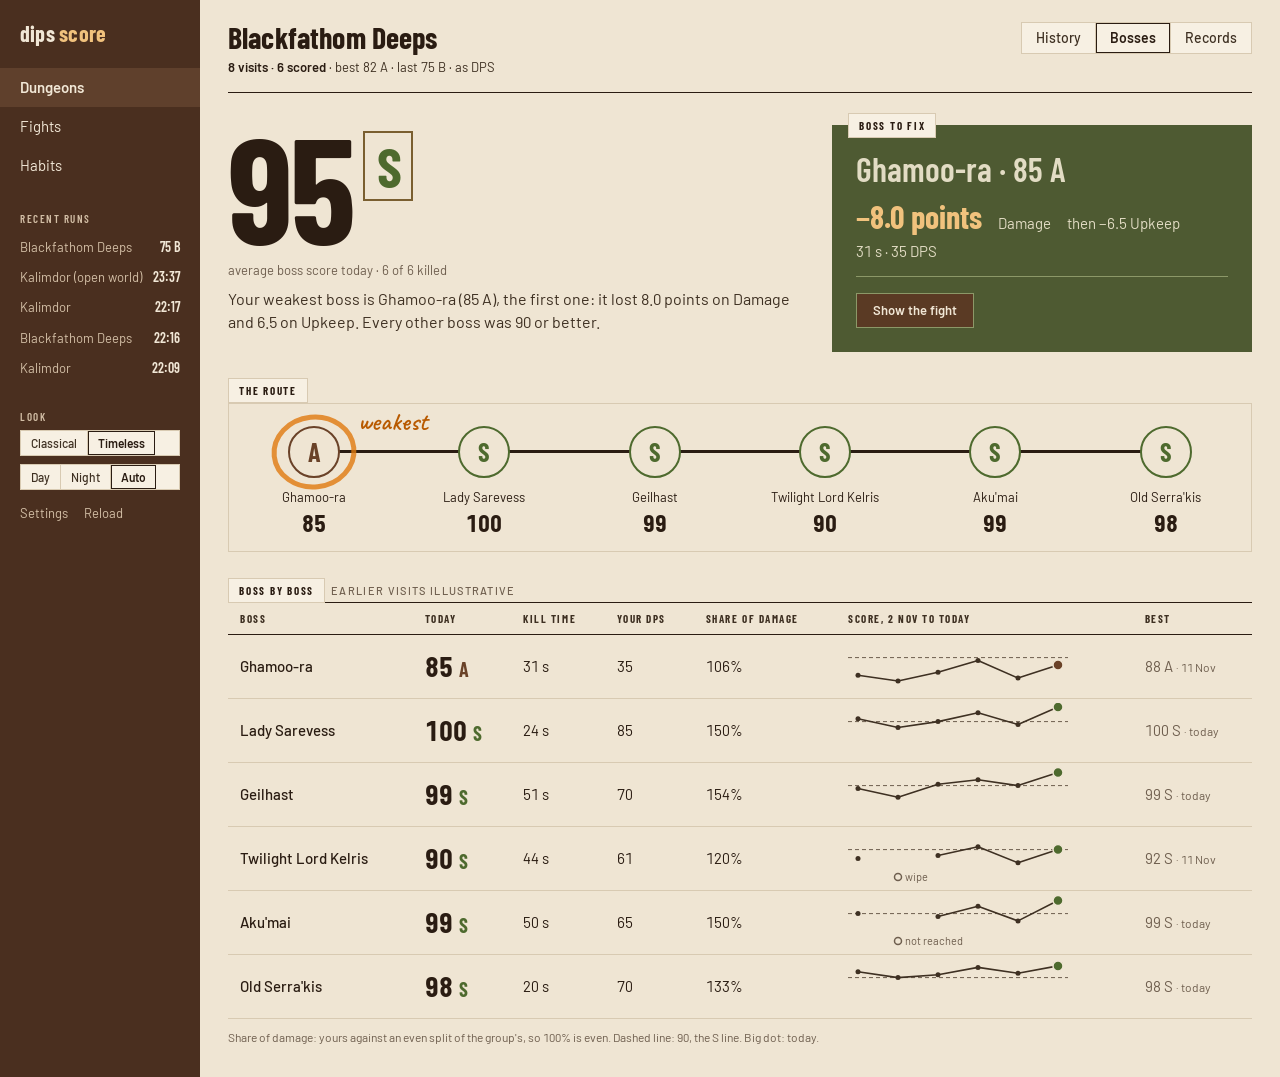
==== docs/design/mockups/bosses.html @ 61fd7ea0 "Mock-ups: Group with player cards and maps on real standings; Bosses and Records tabs Co-Authored-By" ====
<!doctype html>
<html lang="en">
<head>
<meta charset="utf-8"><meta name="viewport" content="width=device-width, initial-scale=1">
<title>Blackfathom Deeps bosses - dips score</title>
<link href="https://fonts.googleapis.com/css2?family=Barlow:wght@400;500;600&family=Barlow+Condensed:wght@500;600;700&family=Caveat:wght@600&display=swap" rel="stylesheet">
<link rel="stylesheet" href="assets/theme.css">
<script src="assets/theme.js"></script>
<style>
.hero{display:grid;grid-template-columns:minmax(0,1fr) 420px;gap:28px;align-items:start}
.sc{font:700 150px/.8 "Barlow Condensed",sans-serif;letter-spacing:-.02em;display:flex;align-items:flex-start;margin-top:12px}
.sc em{font-style:normal;font-size:56px;line-height:1;margin:6px 0 0 10px;padding:5px 12px;border:2px solid var(--gold)}
.cap{margin-top:16px;font-size:13px;color:var(--mu)}
.vd{font-size:16px;line-height:1.45;margin-top:8px;color:var(--tx2);max-width:600px}
.plate{position:relative;background:var(--plate);color:var(--plate-tx);padding:26px 24px 24px;margin-top:12px}.plate>.tab{position:absolute;top:-12px;left:16px}
.plate .fix-h{font:600 34px/1.08 "Barlow Condensed",sans-serif;margin:0 0 10px}
.plate .m{display:flex;flex-wrap:wrap;column-gap:16px;align-items:baseline}
.plate .m b{font:700 32px "Barlow Condensed",sans-serif;color:var(--plate-ac)}
.plate .m span,.plate p{font-size:15px;color:var(--plate-mu)}
.plate p{margin-top:6px}
.plate .rule{border-top:1px solid var(--plate-ln);margin:14px 0 16px}
.sec{margin-top:26px}
.sec>.illus{margin-left:6px}
.box{border:1px solid var(--ln);background:var(--bg)}
.route{position:relative;list-style:none;display:grid;grid-template-columns:repeat(6,1fr);padding:22px 0 16px}
.route:before{content:"";position:absolute;left:calc(100% / 12);right:calc(100% / 12);top:46px;height:3px;background:var(--tx)}
.st{position:relative;display:flex;flex-direction:column;align-items:center;text-align:center}
.st .o{width:52px;height:52px;border-radius:50%;border:2.5px solid currentColor;background:var(--bg);display:grid;place-items:center;font:700 26px/1 "Barlow Condensed",sans-serif}
.st .n{font-size:13px;margin-top:10px;color:var(--tx)}
.st .s{font-size:24px;font-weight:700;line-height:1;margin-top:4px}
.mark{position:absolute;left:50%;top:-18px;width:180px;height:100px;margin-left:-50px;overflow:visible;pointer-events:none}
.mark text{font:600 26px Caveat,cursive;fill:var(--hl-note)}
table{width:100%;border-collapse:collapse;margin-top:-1px}
thead th{text-align:left;font:700 11px/1 "Barlow Condensed",sans-serif;letter-spacing:.14em;text-transform:uppercase;color:var(--tx2);padding:10px 12px;border-top:1px solid var(--tx);border-bottom:1px solid var(--tx)}
tbody th,td{padding:5px 12px;border-bottom:1px solid var(--ln);font-size:15px;text-align:left;vertical-align:middle}
tbody th{font-weight:500}
td.tdy{font-size:28px;font-weight:700;line-height:1} td.tdy b{font-size:20px}
td.sp{padding-top:4px;padding-bottom:2px}
td.mu{color:var(--mu)} td.mu small{font-size:12px}
.foot{margin-top:10px;font-size:12px;color:var(--mu)}
</style>
</head>
<body>
<div class="app">
  <aside class="rail">
    <div class="logo">dips <span>score</span></div>
    <nav aria-label="Sections">
      <a href="history.html" aria-current="page">Dungeons</a>
      <a href="fight.html">Fights</a>
      <a href="habits.html">Habits</a>
    </nav>
    <div class="rl">Recent runs</div>
    <a class="run" href="debrief.html"><span>Blackfathom Deeps</span><b>75 B</b></a>
    <a class="run" href="#"><span>Kalimdor (open world)</span><b>23:37</b></a>
    <a class="run" href="#"><span>Kalimdor</span><b>22:17</b></a>
    <a class="run" href="#"><span>Blackfathom Deeps</span><b>22:16</b></a>
    <a class="run" href="#"><span>Kalimdor</span><b>22:09</b></a>
    <div class="rl">Look</div>
    <div style="padding:0 20px;display:grid;gap:8px">
      <div class="seg" role="group" aria-label="Theme"><button data-set-theme="classical">Classical</button><button data-set-theme="timeless">Timeless</button></div>
      <div class="seg" role="group" aria-label="Day or night"><button data-set-mode="day">Day</button><button data-set-mode="night">Night</button><button data-set-mode="auto">Auto</button></div>
    </div>
    <div class="rlinks"><a href="#">Settings</a><a href="#">Reload</a></div>
  </aside>
  <main class="main">
    <header class="top">
      <div><h1>Blackfathom Deeps</h1><div class="meta"><b>8 visits · 6 scored</b> · best 82 A · last 75 B · as DPS</div></div>
      <nav class="tabs" aria-label="Dungeon views"><a href="history.html">History</a><a href="bosses.html" aria-current="page">Bosses</a><a href="records.html">Records</a></nav>
    </header>

    <div class="hero">
      <div>
        <div class="sc c"><span data-count="95">95</span><em class="g-S">S</em></div>
        <p class="cap">average boss score today · 6 of 6 killed</p>
        <p class="vd">Your weakest boss is Ghamoo-ra (85 A), the first one: it lost 8.0 points on Damage and 6.5 on Upkeep. Every other boss was 90 or better.</p>
      </div>
      <section class="plate" aria-labelledby="bfix">
        <h2 class="tab" id="bfix">Boss to fix</h2>
        <p class="fix-h">Ghamoo-ra · 85 A</p>
        <div class="m"><b>−8.0 points</b><span>Damage</span><span>then −6.5 Upkeep</span></div>
        <p>31 s · 35 DPS</p>
        <div class="rule"></div>
        <a class="btn" href="fight.html">Show the fight</a>
      </section>
    </div>

    <section class="sec" aria-label="The route">
      <span class="tab">The route</span>
      <div class="box"><ol class="route"><li class="st"><svg class="mark" viewBox="0 0 180 100" aria-hidden="true"><ellipse class="hl-stroke" data-draw style="--len:240;--i:0" cx="50" cy="44" rx="40" ry="35" transform="rotate(-6 50 44)" stroke-width="5" stroke-linecap="round" opacity=".8"/><text data-fade x="94" y="22">weakest</text></svg><span class="o g-A">A</span><span class="n">Ghamoo-ra</span><span class="s c">85</span></li><li class="st"><span class="o g-S">S</span><span class="n">Lady Sarevess</span><span class="s c">100</span></li><li class="st"><span class="o g-S">S</span><span class="n">Geilhast</span><span class="s c">99</span></li><li class="st"><span class="o g-S">S</span><span class="n">Twilight Lord Kelris</span><span class="s c">90</span></li><li class="st"><span class="o g-S">S</span><span class="n">Aku'mai</span><span class="s c">99</span></li><li class="st"><span class="o g-S">S</span><span class="n">Old Serra'kis</span><span class="s c">98</span></li></ol></div>
    </section>

    <section class="sec" aria-label="Boss by boss">
      <span class="tab">Boss by boss</span><span class="illus">earlier visits illustrative</span>
      <table><thead><tr><th scope="col">Boss</th><th scope="col">Today</th><th scope="col">Kill time</th><th scope="col">Your DPS</th><th scope="col">Share of damage</th><th scope="col">Score, 2 Nov to today</th><th scope="col">Best</th></tr></thead>
      <tbody><tr><th scope="row">Ghamoo-ra</th><td class="tdy c">85 <b class="g-A">A</b></td><td>31 s</td><td>35</td><td>106%</td><td class="sp"><svg width="220" height="52" viewBox="0 0 220 52" role="img" aria-label="Ghamoo-ra score per visit: 2 Nov 78, 5 Nov 74, 8 Nov 80, 11 Nov 88, 14 Nov 76, today 85"><line x1="0" x2="220" y1="18.6" y2="18.6" stroke="var(--mu)" stroke-width="1" stroke-dasharray="4 3"/><polyline points="10,36.2 50,42.0 90,33.2 130,21.5 170,39.1 210,25.9" fill="none" stroke="var(--tx2)" stroke-width="1.6" stroke-linejoin="round"/><circle cx="10" cy="36.2" r="2.5" fill="var(--tx2)"/><circle cx="50" cy="42.0" r="2.5" fill="var(--tx2)"/><circle cx="90" cy="33.2" r="2.5" fill="var(--tx2)"/><circle cx="130" cy="21.5" r="2.5" fill="var(--tx2)"/><circle cx="170" cy="39.1" r="2.5" fill="var(--tx2)"/><circle class="g-A" cx="210" cy="25.9" r="5" fill="currentColor" stroke="var(--bg)" stroke-width="1.5"/></svg></td><td class="mu">88 A <small>· 11 Nov</small></td></tr><tr><th scope="row">Lady Sarevess</th><td class="tdy c">100 <b class="g-S">S</b></td><td>24 s</td><td>85</td><td>150%</td><td class="sp"><svg width="220" height="52" viewBox="0 0 220 52" role="img" aria-label="Lady Sarevess score per visit: 2 Nov 92, 5 Nov 86, 8 Nov 90, 11 Nov 96, 14 Nov 88, today 100"><line x1="0" x2="220" y1="18.6" y2="18.6" stroke="var(--mu)" stroke-width="1" stroke-dasharray="4 3"/><polyline points="10,15.7 50,24.5 90,18.6 130,9.8 170,21.5 210,4.0" fill="none" stroke="var(--tx2)" stroke-width="1.6" stroke-linejoin="round"/><circle cx="10" cy="15.7" r="2.5" fill="var(--tx2)"/><circle cx="50" cy="24.5" r="2.5" fill="var(--tx2)"/><circle cx="90" cy="18.6" r="2.5" fill="var(--tx2)"/><circle cx="130" cy="9.8" r="2.5" fill="var(--tx2)"/><circle cx="170" cy="21.5" r="2.5" fill="var(--tx2)"/><circle class="g-S" cx="210" cy="4.0" r="5" fill="currentColor" stroke="var(--bg)" stroke-width="1.5"/></svg></td><td class="mu">100 S <small>· today</small></td></tr><tr><th scope="row">Geilhast</th><td class="tdy c">99 <b class="g-S">S</b></td><td>51 s</td><td>70</td><td>154%</td><td class="sp"><svg width="220" height="52" viewBox="0 0 220 52" role="img" aria-label="Geilhast score per visit: 2 Nov 88, 5 Nov 82, 8 Nov 91, 11 Nov 94, 14 Nov 90, today 99"><line x1="0" x2="220" y1="18.6" y2="18.6" stroke="var(--mu)" stroke-width="1" stroke-dasharray="4 3"/><polyline points="10,21.5 50,30.3 90,17.2 130,12.8 170,18.6 210,5.5" fill="none" stroke="var(--tx2)" stroke-width="1.6" stroke-linejoin="round"/><circle cx="10" cy="21.5" r="2.5" fill="var(--tx2)"/><circle cx="50" cy="30.3" r="2.5" fill="var(--tx2)"/><circle cx="90" cy="17.2" r="2.5" fill="var(--tx2)"/><circle cx="130" cy="12.8" r="2.5" fill="var(--tx2)"/><circle cx="170" cy="18.6" r="2.5" fill="var(--tx2)"/><circle class="g-S" cx="210" cy="5.5" r="5" fill="currentColor" stroke="var(--bg)" stroke-width="1.5"/></svg></td><td class="mu">99 S <small>· today</small></td></tr><tr><th scope="row">Twilight Lord Kelris</th><td class="tdy c">90 <b class="g-S">S</b></td><td>44 s</td><td>61</td><td>120%</td><td class="sp"><svg width="220" height="52" viewBox="0 0 220 52" role="img" aria-label="Twilight Lord Kelris score per visit: 2 Nov 84, 5 Nov wipe, 8 Nov 86, 11 Nov 92, 14 Nov 81, today 90"><line x1="0" x2="220" y1="18.6" y2="18.6" stroke="var(--mu)" stroke-width="1" stroke-dasharray="4 3"/><polyline points="90,24.5 130,15.7 170,31.8 210,18.6" fill="none" stroke="var(--tx2)" stroke-width="1.6" stroke-linejoin="round"/><circle cx="10" cy="27.4" r="2.5" fill="var(--tx2)"/><circle cx="50" cy="46" r="3.5" fill="var(--bg)" stroke="var(--mu)" stroke-width="1.5"/><text x="57" y="50" font-size="11" fill="var(--mu)">wipe</text><circle cx="90" cy="24.5" r="2.5" fill="var(--tx2)"/><circle cx="130" cy="15.7" r="2.5" fill="var(--tx2)"/><circle cx="170" cy="31.8" r="2.5" fill="var(--tx2)"/><circle class="g-S" cx="210" cy="18.6" r="5" fill="currentColor" stroke="var(--bg)" stroke-width="1.5"/></svg></td><td class="mu">92 S <small>· 11 Nov</small></td></tr><tr><th scope="row">Aku'mai</th><td class="tdy c">99 <b class="g-S">S</b></td><td>50 s</td><td>65</td><td>150%</td><td class="sp"><svg width="220" height="52" viewBox="0 0 220 52" role="img" aria-label="Aku'mai score per visit: 2 Nov 90, 5 Nov not reached, 8 Nov 88, 11 Nov 95, 14 Nov 85, today 99"><line x1="0" x2="220" y1="18.6" y2="18.6" stroke="var(--mu)" stroke-width="1" stroke-dasharray="4 3"/><polyline points="90,21.5 130,11.3 170,25.9 210,5.5" fill="none" stroke="var(--tx2)" stroke-width="1.6" stroke-linejoin="round"/><circle cx="10" cy="18.6" r="2.5" fill="var(--tx2)"/><circle cx="50" cy="46" r="3.5" fill="var(--bg)" stroke="var(--mu)" stroke-width="1.5"/><text x="57" y="50" font-size="11" fill="var(--mu)">not reached</text><circle cx="90" cy="21.5" r="2.5" fill="var(--tx2)"/><circle cx="130" cy="11.3" r="2.5" fill="var(--tx2)"/><circle cx="170" cy="25.9" r="2.5" fill="var(--tx2)"/><circle class="g-S" cx="210" cy="5.5" r="5" fill="currentColor" stroke="var(--bg)" stroke-width="1.5"/></svg></td><td class="mu">99 S <small>· today</small></td></tr><tr><th scope="row">Old Serra'kis</th><td class="tdy c">98 <b class="g-S">S</b></td><td>20 s</td><td>70</td><td>133%</td><td class="sp"><svg width="220" height="52" viewBox="0 0 220 52" role="img" aria-label="Old Serra'kis score per visit: 2 Nov 94, 5 Nov 90, 8 Nov 92, 11 Nov 97, 14 Nov 93, today 98"><line x1="0" x2="220" y1="18.6" y2="18.6" stroke="var(--mu)" stroke-width="1" stroke-dasharray="4 3"/><polyline points="10,12.8 50,18.6 90,15.7 130,8.4 170,14.2 210,6.9" fill="none" stroke="var(--tx2)" stroke-width="1.6" stroke-linejoin="round"/><circle cx="10" cy="12.8" r="2.5" fill="var(--tx2)"/><circle cx="50" cy="18.6" r="2.5" fill="var(--tx2)"/><circle cx="90" cy="15.7" r="2.5" fill="var(--tx2)"/><circle cx="130" cy="8.4" r="2.5" fill="var(--tx2)"/><circle cx="170" cy="14.2" r="2.5" fill="var(--tx2)"/><circle class="g-S" cx="210" cy="6.9" r="5" fill="currentColor" stroke="var(--bg)" stroke-width="1.5"/></svg></td><td class="mu">98 S <small>· today</small></td></tr></tbody></table>
      <p class="foot">Share of damage: yours against an even split of the group's, so 100% is even. Dashed line: 90, the S line. Big dot: today.</p>
    </section>
  </main>
</div>
</body>
</html>
---- docs/design/mockups/assets/theme.css ----
/* dips score mock-ups: shared theme tokens and shell.
   Two themes (classical, timeless) x two modes (day, night), set on <html data-theme data-mode> by theme.js.
   Every colour on every page comes from these tokens. */

/* ---------- Timeless · Day (default) ---------- */
:root,
html[data-theme="timeless"][data-mode="day"] {
  color-scheme: light;
  --bg:#EFE5D3; --panel:#F7F0E3; --ln:#D8CAB2; --track:#E2D5BC;
  --rail:#4A2F1F; --rail-on:#5F402C; --rail-tx:#F1E7D6; --rail-mu:#D3BFA6; --rail-ac:#F1C27D;
  --tx:#2A1C12; --tx2:#3E3022; --mu:#6E5E4E;
  --plate:#4E5A32; --plate-tx:#F1E7D6; --plate-mu:#E2DCC4; --plate-ac:#F1C27D; --plate-ln:#8C9868;
  --btn:#5A3A24; --btn-tx:#F1E7D6; --btn-ln:transparent;
  --gold:#7A5F30;
  --gS:#4E6A2E; --gA:#6A4228; --gB:#7F5F14; --gC:#A44A24; --gD:#8A2420;
  --hl:#E07A10; --hl-note:#B85A00;
  --m-dmg:#4E6A2E; --m-cd:#A44A24; --m-rot:#6A4228; --m-pace:#2F5D62;
  --m-surv:#8A2420; --m-upk:#8C6A1C; --m-cast:#4A5A78; --m-act:#766656;
}

/* ---------- Timeless · Night ---------- */
html[data-theme="timeless"][data-mode="night"] {
  color-scheme: dark;
  --bg:#17110C; --panel:#211913; --ln:#3A2E22; --track:#2C2219;
  --rail:#2A1C12; --rail-on:#3A2718; --rail-tx:#F0E6D4; --rail-mu:#D6C9B4; --rail-ac:#F7D49A;
  --tx:#F0E6D4; --tx2:#D6C9B4; --mu:#B5A792;
  --plate:#55633A; --plate-tx:#F3EBDB; --plate-mu:#E1DCC4; --plate-ac:#F7D49A; --plate-ln:#8C9868;
  --btn:#6E4A2E; --btn-tx:#F0E6D4; --btn-ln:#F4C77F;
  --gold:#C8A56A;
  --gS:#A9C46F; --gA:#6FB0A8; --gB:#D9B24A; --gC:#E07A45; --gD:#EF5B4E;
  --hl:#FFC233; --hl-note:#FFC233;
  --m-dmg:#9BB36A; --m-cd:#D9733F; --m-rot:#B98A5E; --m-pace:#5FA3A8;
  --m-surv:#D9574A; --m-upk:#D4A73A; --m-cast:#8A9CC4; --m-act:#A89A8A;
}

/* ---------- Classical · Day ---------- */
html[data-theme="classical"][data-mode="day"] {
  color-scheme: light;
  --bg:#F4EBDD; --panel:#FAF5EC; --ln:#E0D0BE; --track:#E2D3BF;
  --rail:#ECE1D0; --rail-on:#FAF5EC; --rail-tx:#2A191C; --rail-mu:#6F5A55; --rail-ac:#7A5A28;
  --tx:#2A191C; --tx2:#4D3B39; --mu:#6F5A55;
  --plate:#6E1F2E; --plate-tx:#F6EEE2; --plate-mu:#E9D8CA; --plate-ac:#F2B8A6; --plate-ln:#9C5A68;
  --btn:#F6EEE2; --btn-tx:#6E1F2E; --btn-ln:transparent;
  --gold:#7A5A28;
  --gS:#7C5D20; --gA:#3D5A44; --gB:#6B4429; --gC:#9A4E35; --gD:#8E1F2F;
  --hl:#D01F45; --hl-note:#D01F45;
  --m-dmg:#3D5A44; --m-cd:#7A2232; --m-rot:#8F6D38; --m-pace:#6B4429;
  --m-surv:#A54A5F; --m-upk:#2F5D62; --m-cast:#5E3A5A; --m-act:#766656;
}

/* ---------- Classical · Night ---------- */
html[data-theme="classical"][data-mode="night"] {
  color-scheme: dark;
  --bg:#171615; --panel:#201F1E; --ln:#363331; --track:#2A2826;
  --rail:#121110; --rail-on:#2B2927; --rail-tx:#F1E6D8; --rail-mu:#B5ADA4; --rail-ac:#C9A46A;
  --tx:#F1E6D8; --tx2:#D8C8BA; --mu:#B5ADA4;
  --plate:#7E2737; --plate-tx:#F6EEE2; --plate-mu:#E9D3C6; --plate-ac:#F5BFAE; --plate-ln:#A85666;
  --btn:#F1E6D8; --btn-tx:#6E1F2E; --btn-ln:transparent;
  --gold:#C9A46A;
  --gS:#E0C07A; --gA:#86B794; --gB:#6FB3B8; --gC:#D9925A; --gD:#E86A6A;
  --hl:#FF4F86; --hl-note:#FF4F86;
  --m-dmg:#6F9A79; --m-cd:#C2505F; --m-rot:#C9A46A; --m-pace:#B58660;
  --m-surv:#D27A8C; --m-upk:#5FA3A8; --m-cast:#A47CA0; --m-act:#A89A8A;
}

/* ---------- Base ---------- */
*, *::before, *::after { box-sizing: border-box; margin: 0; padding: 0; }
html { background: var(--bg); }
body {
  min-width: 1280px; min-height: 100vh;
  background: var(--bg); color: var(--tx);
  font: 400 14px/1.4 Barlow, sans-serif;
  font-variant-numeric: tabular-nums;
  -webkit-font-smoothing: antialiased;
}
.c { font-family: "Barlow Condensed", sans-serif; }
::selection { background: var(--hl); color: var(--bg); }
:focus-visible { outline: 2px solid var(--hl); outline-offset: 2px; }
a { color: inherit; text-underline-offset: 3px; }
* { scrollbar-width: thin; scrollbar-color: var(--ln) transparent; }

@media (prefers-reduced-motion: no-preference) {
  html.theme-swap, html.theme-swap * {
    transition: background-color .22s ease-out, color .22s ease-out, border-color .22s ease-out, fill .22s ease-out, stroke .22s ease-out !important;
  }
}

/* ---------- Shell: rail + main ---------- */
.rail .rlinks { display: flex; gap: 16px; padding: 14px 20px 0; font-size: 13px; }
.rail .rlinks a { color: var(--rail-mu); text-decoration: none; }
.rail .rlinks a:hover { text-decoration: underline; }
.app { display: grid; grid-template-columns: 200px 1fr; min-height: 100vh; }
.rail { background: var(--rail); color: var(--rail-tx); padding: 22px 0; }
.rail .logo { font: 700 22px/1 "Barlow Condensed", sans-serif; padding: 0 20px 24px; letter-spacing: .01em; }
.rail .logo span { color: var(--rail-ac); }
.rail nav a { display: block; padding: 9px 20px; font-size: 15px; text-decoration: none; color: var(--rail-tx); }
.rail nav a[aria-current="page"] { background: var(--rail-on); font-weight: 600; }
.rail nav a:hover { background: var(--rail-on); }
.rail .rl { margin: 28px 20px 8px; font: 600 11px/1 "Barlow Condensed", sans-serif; letter-spacing: .14em; text-transform: uppercase; color: var(--rail-mu); }
.rail .run { display: flex; justify-content: space-between; gap: 8px; padding: 6px 20px; font-size: 13px; color: var(--rail-mu); text-decoration: none; }
.rail .run b { font: 600 14px "Barlow Condensed", sans-serif; color: var(--rail-tx); white-space: nowrap; }
.rail .run[aria-current="page"] { color: var(--rail-tx); }

.main { padding: 22px 28px 32px; min-width: 0; }
.top { display: flex; justify-content: space-between; align-items: flex-start; gap: 24px; padding-bottom: 16px; border-bottom: 1px solid var(--tx); margin-bottom: 20px; }
.top h1 { font: 700 30px/1.05 "Barlow Condensed", sans-serif; letter-spacing: .005em; }
.top .meta { margin-top: 4px; font-size: 13px; color: var(--tx2); }
.top .meta b { color: var(--tx); font-weight: 600; }
.controls { display: flex; flex-direction: column; align-items: flex-end; gap: 8px; }

/* tabs and segmented toggles share one control vocabulary */
.tabs, .seg { display: inline-flex; border: 1px solid var(--ln); background: var(--panel); }
.tabs a, .seg button {
  font: 500 14px/1 Barlow, sans-serif; color: var(--tx2); background: none; border: 0;
  padding: 8px 14px; text-decoration: none; cursor: pointer; white-space: nowrap;
}
.tabs a + a, .seg button + button { border-left: 1px solid var(--ln); }
.tabs a[aria-current="page"], .seg button[aria-pressed="true"] { color: var(--tx); box-shadow: inset 0 0 0 1px var(--tx); font-weight: 600; }
.tabs a:hover, .seg button:hover { color: var(--tx); }
.seg { font-size: 12px; }
.seg button { font-size: 12px; padding: 6px 10px; }
.seg-row { display: flex; gap: 8px; align-items: center; }
.seg-row .lbl { font: 600 11px/1 "Barlow Condensed", sans-serif; letter-spacing: .12em; text-transform: uppercase; color: var(--mu); }

/* module label: a small boxed tab that names the module */
.tab { display: inline-block; padding: 6px 10px; border: 1px solid var(--ln); background: var(--panel); font: 700 11px/1 "Barlow Condensed", sans-serif; letter-spacing: .16em; text-transform: uppercase; color: var(--tx); }

/* buttons */
.btn { display: inline-block; font: 600 13px/1 Barlow, sans-serif; padding: 10px 16px; background: var(--btn); color: var(--btn-tx); border: 1px solid var(--btn-ln); cursor: pointer; text-decoration: none; }
.btn:hover { filter: brightness(1.08); }
.plate .btn, .fix .btn { border-color: var(--plate-ln); }

/* grade inks: colour is a second channel; the letter always shows */
.g-S { color: var(--gS); } .g-A { color: var(--gA); } .g-B { color: var(--gB); } .g-C { color: var(--gC); } .g-D, .g-F { color: var(--gD); }

.tag { display: inline-block; padding: 2px 6px; border: 1px solid var(--gold); color: var(--gold); font: 600 11px/1.2 Barlow, sans-serif; letter-spacing: .1em; text-transform: uppercase; vertical-align: middle; }
.illus { font: 500 11px/1.3 Barlow, sans-serif; letter-spacing: .12em; text-transform: uppercase; color: var(--mu); }

/* hand marks (circles, routes, notes) */
.hand { font-family: Caveat, cursive; color: var(--hl-note); }
.hl-stroke { stroke: var(--hl); fill: none; }

/* ---------- Motion: one authored moment per page ---------- */
@media (prefers-reduced-motion: no-preference) {
  .js [data-grow] { transform-origin: left center; transform: scaleX(0); }
  .js.ready [data-grow] { transform: scaleX(1); transition: transform .7s cubic-bezier(.16,1,.3,1); transition-delay: calc(var(--i, 0) * 60ms + 150ms); }
  .js [data-draw] { stroke-dasharray: var(--len, 400); stroke-dashoffset: var(--len, 400); }
  .js.ready [data-draw] { stroke-dashoffset: 0; transition: stroke-dashoffset .55s cubic-bezier(.65,0,.35,1); transition-delay: calc(var(--i, 0) * 260ms + 900ms); }
  .js [data-fade] { opacity: 0; }
  .js.ready [data-fade] { opacity: 1; transition: opacity .4s ease-out; transition-delay: calc(var(--i, 0) * 260ms + 1100ms); }
}
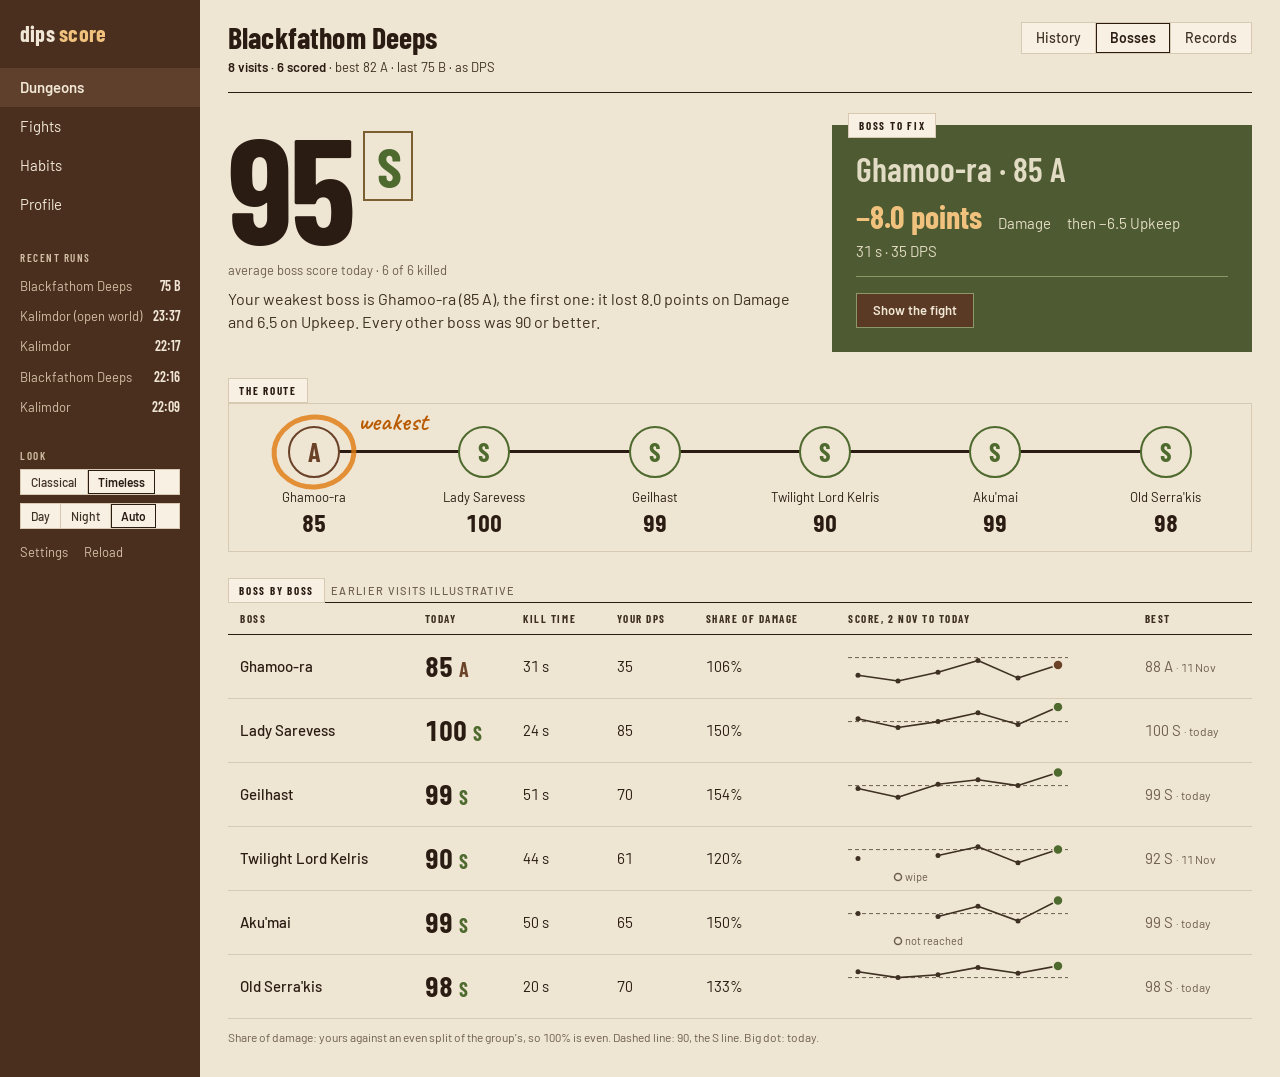
==== commit 96846d30: "mockups: Profile page (last 15 days: role share, label, worth changing, signature, hands, earlier sl" ====
--- a/docs/design/mockups/bosses.html
+++ b/docs/design/mockups/bosses.html
@@ -48,6 +48,7 @@
       <a href="history.html" aria-current="page">Dungeons</a>
       <a href="fight.html">Fights</a>
       <a href="habits.html">Habits</a>
+      <a href="profile.html">Profile</a>
     </nav>
     <div class="rl">Recent runs</div>
     <a class="run" href="debrief.html"><span>Blackfathom Deeps</span><b>75 B</b></a>
